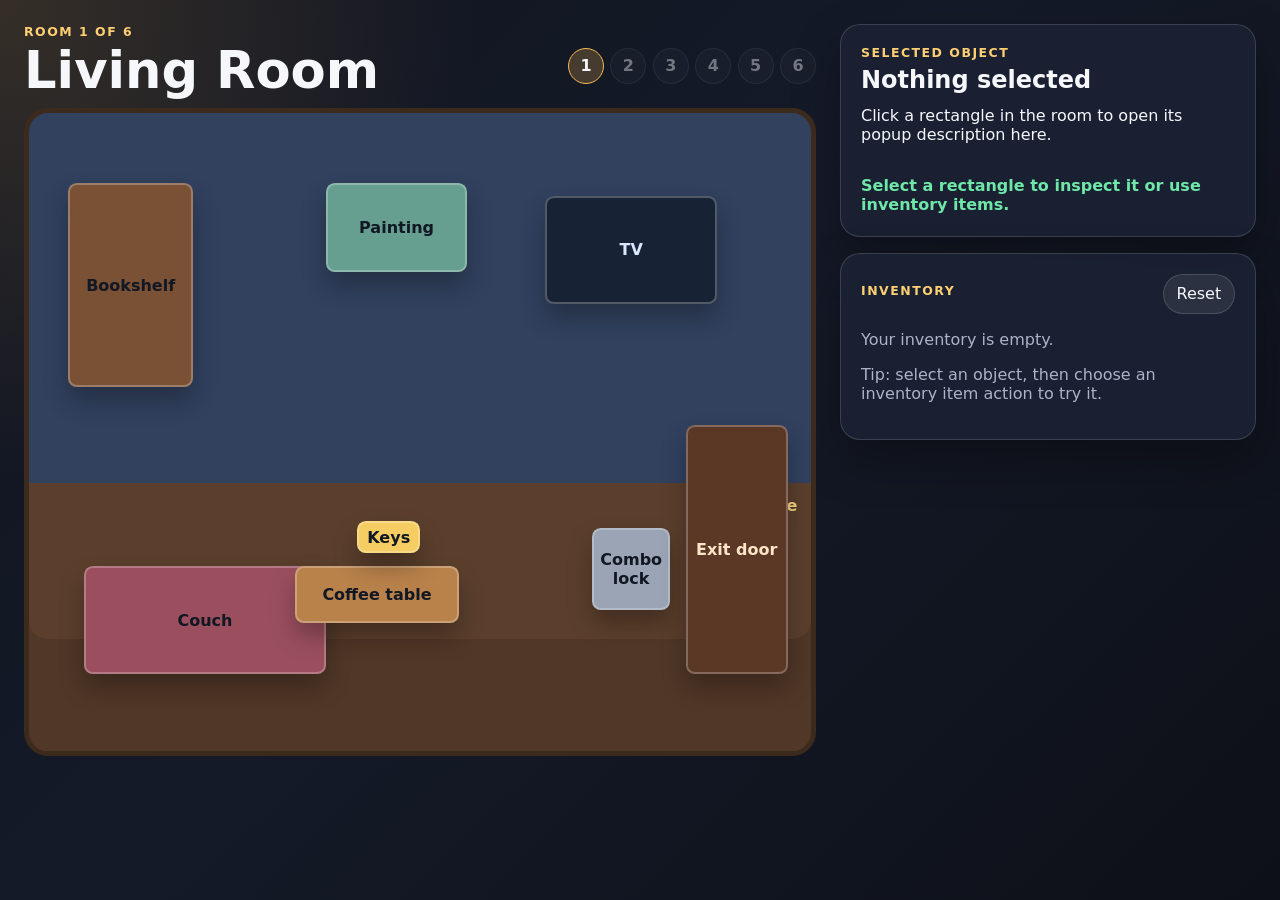
==== room1.html @ 1a234449 "Add escape room prototype" ====
<!doctype html>
<html lang="en">
  <head>
    <meta charset="UTF-8" />
    <meta name="viewport" content="width=device-width, initial-scale=1.0" />
    <title>Room 1 - Living Room</title>
    <link rel="stylesheet" href="styles.css" />
    <script defer src="escape-room.js"></script>
  </head>
  <body data-room="1">
    <main class="game-layout">
      <section class="room-stage" aria-labelledby="room-title">
        <div class="room-header">
          <div>
            <p class="eyebrow">Room 1 of 6</p>
            <h1 id="room-title">Living Room</h1>
          </div>
          <nav class="room-nav" aria-label="Room progression">
            <a class="room-link active" href="room1.html">1</a>
            <a class="room-link locked" href="room2.html" aria-disabled="true">2</a>
            <a class="room-link locked" href="room3.html" aria-disabled="true">3</a>
            <a class="room-link locked" href="room4.html" aria-disabled="true">4</a>
            <a class="room-link locked" href="room5.html" aria-disabled="true">5</a>
            <a class="room-link locked" href="room6.html" aria-disabled="true">6</a>
          </nav>
        </div>

        <div class="room-canvas" aria-label="Clickable living room objects">
          <button class="room-object couch" data-object="couch">Couch</button>
          <button class="room-object tv" data-object="tv">TV</button>
          <button class="room-object coffee-table" data-object="coffeeTable">Coffee table</button>
          <button class="room-object keys" data-object="keys">Keys</button>
          <button class="room-object combination-lock" data-object="combinationLock">Combo lock</button>
          <button class="room-object keyhole" data-object="keyhole">Keyhole</button>
          <button class="room-object bookshelf" data-object="bookshelf">Bookshelf</button>
          <button class="room-object painting" data-object="painting">Painting</button>
          <button class="room-object exit-door" data-object="exitDoor">Exit door</button>
        </div>
      </section>

      <aside class="side-panel" aria-label="Object popup and inventory">
        <section class="popup-card" id="object-panel">
          <p class="eyebrow">Selected object</p>
          <h2 id="object-name">Nothing selected</h2>
          <p id="object-description">Click a rectangle in the room to open its popup description here.</p>
          <div class="action-row" id="object-actions" aria-label="Available actions"></div>
          <div class="status-message" id="status-message" role="status" aria-live="polite"></div>
        </section>

        <section class="inventory-card">
          <div class="panel-heading">
            <p class="eyebrow">Inventory</p>
            <button class="ghost-button" id="reset-progress" type="button">Reset</button>
          </div>
          <div class="inventory-list" id="inventory-list"></div>
          <p class="hint">Tip: select an object, then choose an inventory item action to try it.</p>
        </section>
      </aside>
    </main>
  </body>
</html>
---- styles.css ----
:root {
  color-scheme: dark;
  --bg: #10141f;
  --panel: #1b2233;
  --panel-strong: #252f46;
  --accent: #f7b955;
  --accent-strong: #ffcf73;
  --text: #f5f7fb;
  --muted: #aab3c7;
  --success: #6ee7a8;
  --danger: #ff7a90;
  --line: rgba(255, 255, 255, 0.14);
  font-family:
    Inter, ui-sans-serif, system-ui, -apple-system, BlinkMacSystemFont, "Segoe UI", sans-serif;
}

* {
  box-sizing: border-box;
}

body {
  min-height: 100vh;
  margin: 0;
  background:
    radial-gradient(circle at top left, rgba(247, 185, 85, 0.16), transparent 30rem),
    linear-gradient(135deg, #10141f 0%, #151a28 45%, #0d1018 100%);
  color: var(--text);
}

button,
a {
  font: inherit;
}

.app-shell,
.locked-layout {
  display: grid;
  min-height: 100vh;
  place-items: center;
  padding: 2rem;
}

.intro-card,
.popup-card,
.inventory-card {
  border: 1px solid var(--line);
  border-radius: 1.25rem;
  background: rgba(27, 34, 51, 0.9);
  box-shadow: 0 1.25rem 3rem rgba(0, 0, 0, 0.3);
}

.intro-card {
  max-width: 45rem;
  padding: 2rem;
}

.eyebrow {
  margin: 0 0 0.35rem;
  color: var(--accent-strong);
  font-size: 0.78rem;
  font-weight: 800;
  letter-spacing: 0.12em;
  text-transform: uppercase;
}

h1,
h2,
p {
  margin-top: 0;
}

h1 {
  margin-bottom: 0.75rem;
  font-size: clamp(2rem, 4vw, 3.7rem);
  line-height: 1;
}

h2 {
  margin-bottom: 0.75rem;
}

.primary-link,
.ghost-button,
.action-button,
.inventory-item,
.room-link {
  border: 1px solid transparent;
  border-radius: 999px;
  cursor: pointer;
  text-decoration: none;
  transition:
    transform 150ms ease,
    border-color 150ms ease,
    background 150ms ease;
}

.primary-link {
  display: inline-flex;
  margin-top: 1rem;
  padding: 0.85rem 1.15rem;
  background: var(--accent);
  color: #17110a;
  font-weight: 800;
}

.primary-link:hover,
.action-button:hover,
.inventory-item:hover,
.ghost-button:hover,
.room-link:hover {
  transform: translateY(-1px);
}

.game-layout {
  display: grid;
  grid-template-columns: minmax(38rem, 1fr) minmax(21rem, 26rem);
  gap: 1.5rem;
  min-height: 100vh;
  padding: 1.5rem;
}

.room-stage,
.side-panel {
  min-width: 0;
}

.room-header,
.panel-heading {
  display: flex;
  align-items: center;
  justify-content: space-between;
  gap: 1rem;
}

.room-nav {
  display: flex;
  flex-wrap: wrap;
  gap: 0.4rem;
}

.room-nav-large {
  margin: 1rem 0;
}

.room-link {
  display: grid;
  width: 2.25rem;
  height: 2.25rem;
  place-items: center;
  border-color: var(--line);
  background: rgba(255, 255, 255, 0.06);
  color: var(--text);
  font-weight: 800;
}

.room-link.active,
.room-link.unlocked {
  border-color: var(--accent);
  background: rgba(247, 185, 85, 0.22);
}

.room-link.locked {
  cursor: not-allowed;
  opacity: 0.42;
}

.room-canvas {
  position: relative;
  height: min(72vh, 46rem);
  min-height: 35rem;
  overflow: hidden;
  border: 0.35rem solid #3c2a1d;
  border-radius: 1.5rem;
  background:
    linear-gradient(180deg, #31415e 0 58%, #5b3f2c 58% 100%),
    repeating-linear-gradient(90deg, transparent 0 4rem, rgba(255, 255, 255, 0.04) 4rem 4.1rem);
  box-shadow: inset 0 -7rem 0 rgba(0, 0, 0, 0.12);
}

.room-object {
  position: absolute;
  display: grid;
  place-items: center;
  border: 2px solid rgba(255, 255, 255, 0.25);
  border-radius: 0.55rem;
  background: #7186a8;
  color: #111723;
  cursor: pointer;
  font-weight: 900;
  text-align: center;
  box-shadow: 0 0.85rem 1.5rem rgba(0, 0, 0, 0.28);
}

.room-object:hover,
.room-object.selected {
  outline: 4px solid var(--accent-strong);
  outline-offset: 3px;
}

.couch {
  left: 7%;
  bottom: 12%;
  width: 31%;
  height: 17%;
  background: #9b4f5e;
}

.tv {
  right: 12%;
  top: 13%;
  width: 22%;
  height: 17%;
  background: #182235;
  color: #d9e7ff;
}

.coffee-table {
  left: 34%;
  bottom: 20%;
  width: 21%;
  height: 9%;
  background: #b9824b;
}

.keys {
  left: 42%;
  bottom: 31%;
  width: 8%;
  height: 5%;
  background: #f5cd62;
}

.combination-lock {
  right: 18%;
  bottom: 22%;
  width: 10%;
  height: 13%;
  background: #9aa4b5;
}

.keyhole {
  right: 5%;
  bottom: 34%;
  width: 7%;
  height: 9%;
  background: #151515;
  color: #f4d081;
}

.bookshelf {
  left: 5%;
  top: 11%;
  width: 16%;
  height: 32%;
  background: #7b5136;
}

.painting {
  left: 38%;
  top: 11%;
  width: 18%;
  height: 14%;
  background: #669f8f;
}

.exit-door {
  right: 3%;
  bottom: 12%;
  width: 13%;
  height: 39%;
  background: #5b3725;
  color: #ffe5c7;
}

.side-panel {
  display: grid;
  align-content: start;
  gap: 1rem;
}

.popup-card,
.inventory-card {
  padding: 1.25rem;
}

.action-row,
.inventory-list {
  display: flex;
  flex-wrap: wrap;
  gap: 0.55rem;
  margin-top: 1rem;
}

.action-button,
.inventory-item,
.ghost-button {
  padding: 0.6rem 0.8rem;
  border-color: var(--line);
  background: rgba(255, 255, 255, 0.08);
  color: var(--text);
}

.action-button.primary-action {
  background: rgba(247, 185, 85, 0.18);
  border-color: var(--accent);
}

.inventory-item {
  background: rgba(110, 231, 168, 0.14);
  border-color: rgba(110, 231, 168, 0.35);
}

.empty-inventory,
.hint,
.locked-copy {
  color: var(--muted);
}

.status-message {
  min-height: 2.5rem;
  margin-top: 1rem;
  color: var(--success);
  font-weight: 700;
}

.status-message.error {
  color: var(--danger);
}

.placeholder-room {
  position: relative;
  height: 16rem;
  margin: 1.25rem 0;
  border: 0.25rem solid #3c2a1d;
  border-radius: 1rem;
  background: linear-gradient(180deg, #2d3b54 0 58%, #5b3f2c 58% 100%);
}

.placeholder-object {
  position: absolute;
  display: grid;
  place-items: center;
  border: 2px dashed rgba(255, 255, 255, 0.3);
  border-radius: 0.5rem;
  color: var(--muted);
}

.placeholder-object.large {
  left: 8%;
  bottom: 16%;
  width: 38%;
  height: 22%;
}

.placeholder-object.small {
  left: 52%;
  top: 20%;
  width: 18%;
  height: 16%;
}

.placeholder-object.medium {
  right: 7%;
  bottom: 20%;
  width: 18%;
  height: 30%;
}

@media (max-width: 900px) {
  .game-layout {
    grid-template-columns: 1fr;
  }

  .room-canvas {
    min-height: 30rem;
  }
}
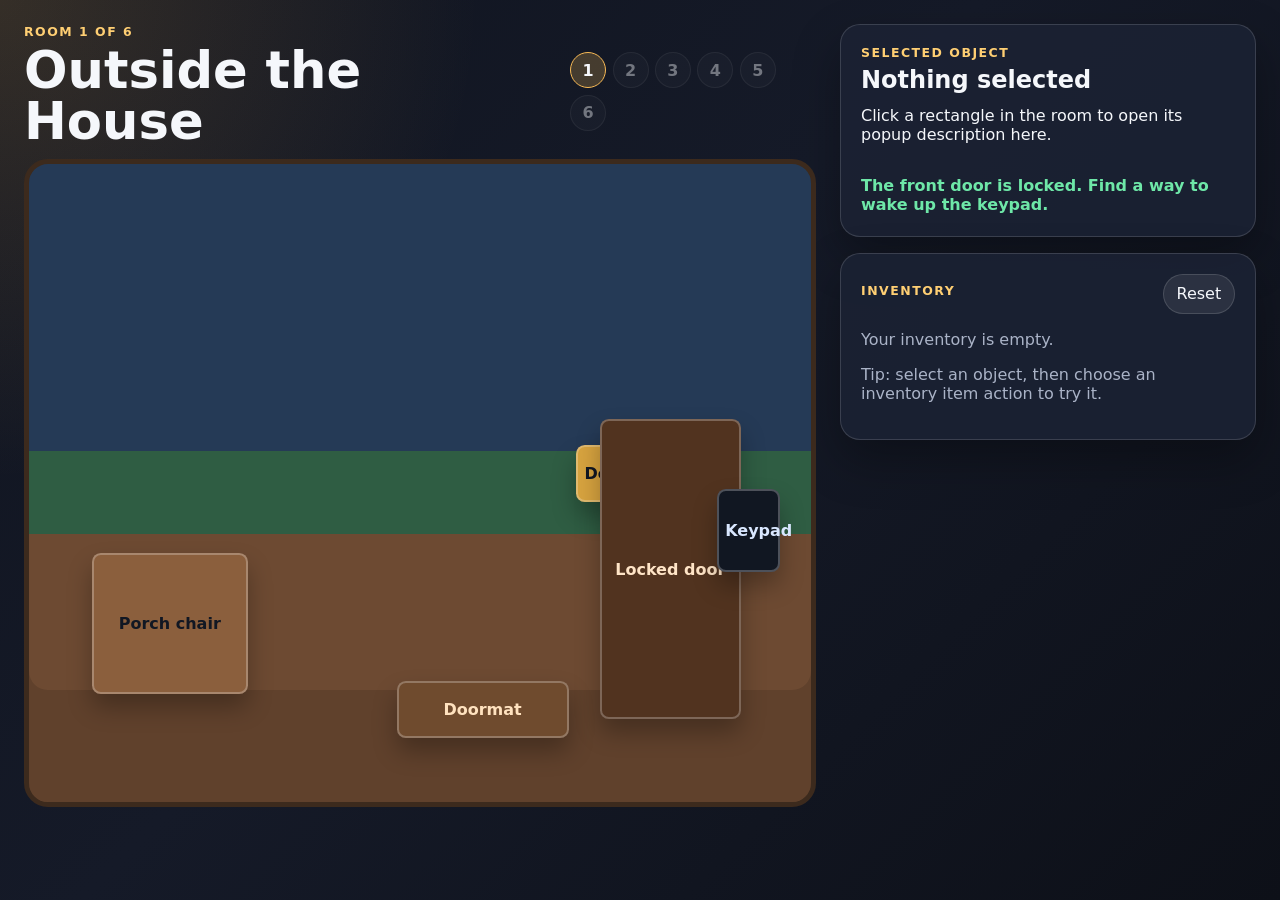
==== commit 77b8d4c3: "Build six-room escape sequence" ====
--- a/room1.html
+++ b/room1.html
@@ -3,7 +3,7 @@
   <head>
     <meta charset="UTF-8" />
     <meta name="viewport" content="width=device-width, initial-scale=1.0" />
-    <title>Room 1 - Living Room</title>
+    <title>Room 1 - Outside the House</title>
     <link rel="stylesheet" href="styles.css" />
     <script defer src="escape-room.js"></script>
   </head>
@@ -13,7 +13,7 @@
         <div class="room-header">
           <div>
             <p class="eyebrow">Room 1 of 6</p>
-            <h1 id="room-title">Living Room</h1>
+            <h1 id="room-title">Outside the House</h1>
           </div>
           <nav class="room-nav" aria-label="Room progression">
             <a class="room-link active" href="room1.html">1</a>
@@ -25,16 +25,12 @@
           </nav>
         </div>
 
-        <div class="room-canvas" aria-label="Clickable living room objects">
-          <button class="room-object couch" data-object="couch">Couch</button>
-          <button class="room-object tv" data-object="tv">TV</button>
-          <button class="room-object coffee-table" data-object="coffeeTable">Coffee table</button>
-          <button class="room-object keys" data-object="keys">Keys</button>
-          <button class="room-object combination-lock" data-object="combinationLock">Combo lock</button>
-          <button class="room-object keyhole" data-object="keyhole">Keyhole</button>
-          <button class="room-object bookshelf" data-object="bookshelf">Bookshelf</button>
-          <button class="room-object painting" data-object="painting">Painting</button>
-          <button class="room-object exit-door" data-object="exitDoor">Exit door</button>
+        <div class="room-canvas room-1-canvas" aria-label="Clickable outside-house objects">
+          <button class="room-object porch-chair" data-object="porchChair">Porch chair</button>
+          <button class="room-object doorbell" data-object="doorbell">Doorbell</button>
+          <button class="room-object doormat" data-object="doormat">Doormat</button>
+          <button class="room-object front-door" data-object="frontDoor">Locked door</button>
+          <button class="room-object outside-keypad" data-object="outsideKeypad">Keypad</button>
         </div>
       </section>
 
--- a/styles.css
+++ b/styles.css
@@ -375,3 +375,301 @@
     min-height: 30rem;
   }
 }
+
+.room-1-canvas {
+  background:
+    linear-gradient(180deg, #253a56 0 45%, #2f5d43 45% 58%, #6d4a32 58% 100%),
+    repeating-linear-gradient(90deg, transparent 0 4rem, rgba(255, 255, 255, 0.04) 4rem 4.1rem);
+}
+
+.room-2-canvas {
+  background: linear-gradient(180deg, #8fb5c7 0 58%, #d8d3c8 58% 100%);
+}
+
+.room-3-canvas {
+  background: linear-gradient(180deg, #6f7f58 0 58%, #6b4a33 58% 100%);
+}
+
+.room-4-canvas {
+  background: linear-gradient(180deg, #31415e 0 58%, #5b3f2c 58% 100%);
+}
+
+.room-5-canvas {
+  background: linear-gradient(180deg, #4d3f67 0 58%, #4a3347 58% 100%);
+}
+
+.room-6-canvas {
+  background: linear-gradient(180deg, #202633 0 58%, #2b2925 58% 100%);
+}
+
+.porch-chair {
+  left: 8%;
+  bottom: 17%;
+  width: 20%;
+  height: 22%;
+  background: #8b5f3d;
+}
+
+.doorbell {
+  right: 22%;
+  bottom: 47%;
+  width: 8%;
+  height: 9%;
+  background: #d7a33f;
+}
+
+.doormat {
+  left: 47%;
+  bottom: 10%;
+  width: 22%;
+  height: 9%;
+  background: #6f4b2e;
+  color: #ffe2bf;
+}
+
+.front-door {
+  right: 9%;
+  bottom: 13%;
+  width: 18%;
+  height: 47%;
+  background: #51331f;
+  color: #ffe5c7;
+}
+
+.outside-keypad {
+  right: 4%;
+  bottom: 36%;
+  width: 8%;
+  height: 13%;
+  background: #111722;
+  color: #d9e7ff;
+}
+
+.towel {
+  left: 9%;
+  top: 12%;
+  width: 16%;
+  height: 15%;
+  background: #f0ede5;
+}
+
+.toothbrush {
+  left: 35%;
+  top: 22%;
+  width: 12%;
+  height: 7%;
+  background: #79d2de;
+}
+
+.toilet-shower {
+  right: 8%;
+  bottom: 15%;
+  width: 25%;
+  height: 34%;
+  background: #e8edf2;
+}
+
+.garbage-can {
+  left: 14%;
+  bottom: 14%;
+  width: 14%;
+  height: 18%;
+  background: #6f7785;
+}
+
+.bathroom-box {
+  left: 29%;
+  bottom: 17%;
+  width: 13%;
+  height: 10%;
+  background: #384154;
+  color: #d9e7ff;
+}
+
+.bathroom-drawer {
+  left: 42%;
+  bottom: 28%;
+  width: 18%;
+  height: 15%;
+  background: #7b6b5a;
+}
+
+.bathroom-door {
+  right: 2%;
+  bottom: 13%;
+  width: 12%;
+  height: 42%;
+  background: #504238;
+  color: #ffe5c7;
+}
+
+.refrigerator {
+  left: 5%;
+  bottom: 13%;
+  width: 20%;
+  height: 47%;
+  background: #dce7ed;
+}
+
+.pots-pans {
+  left: 32%;
+  bottom: 16%;
+  width: 22%;
+  height: 16%;
+  background: #a6aab3;
+}
+
+.microwave {
+  right: 29%;
+  top: 20%;
+  width: 19%;
+  height: 15%;
+  background: #232938;
+  color: #d9e7ff;
+}
+
+.recipe-book {
+  right: 8%;
+  bottom: 25%;
+  width: 18%;
+  height: 11%;
+  background: #d9c58d;
+}
+
+.kitchen-box {
+  left: 43%;
+  bottom: 34%;
+  width: 12%;
+  height: 10%;
+  background: #303744;
+  color: #d9e7ff;
+}
+
+.red-button {
+  right: 13%;
+  bottom: 45%;
+  width: 11%;
+  height: 11%;
+  border-radius: 50%;
+  background: #cc2936;
+  color: #fff5f5;
+}
+
+.living-tv {
+  right: 10%;
+  top: 12%;
+  width: 22%;
+  height: 17%;
+  background: #182235;
+  color: #d9e7ff;
+}
+
+.living-couch {
+  left: 7%;
+  bottom: 12%;
+  width: 31%;
+  height: 17%;
+  background: #9b4f5e;
+}
+
+.living-drawers {
+  right: 11%;
+  bottom: 16%;
+  width: 20%;
+  height: 19%;
+  background: #77543a;
+}
+
+.old-books {
+  left: 7%;
+  top: 12%;
+  width: 22%;
+  height: 20%;
+  background: #7b5136;
+}
+
+.floor-key {
+  left: 53%;
+  bottom: 18%;
+  width: 10%;
+  height: 6%;
+  background: #f5cd62;
+}
+
+.living-door {
+  right: 2%;
+  bottom: 12%;
+  width: 11%;
+  height: 40%;
+  background: #5b3725;
+  color: #ffe5c7;
+}
+
+.nightstand {
+  left: 9%;
+  bottom: 16%;
+  width: 17%;
+  height: 18%;
+  background: #7a563b;
+}
+
+.computer {
+  right: 10%;
+  bottom: 21%;
+  width: 22%;
+  height: 20%;
+  background: #162033;
+  color: #d9e7ff;
+}
+
+.bed {
+  left: 32%;
+  bottom: 13%;
+  width: 30%;
+  height: 24%;
+  background: #8f6aa6;
+}
+
+.alarm-clock {
+  left: 18%;
+  bottom: 38%;
+  width: 12%;
+  height: 8%;
+  background: #111722;
+  color: #ffcf73;
+}
+
+.lamp {
+  left: 5%;
+  top: 13%;
+  width: 14%;
+  height: 24%;
+  background: #f4d081;
+}
+
+.keyholes {
+  left: 23%;
+  top: 25%;
+  width: 54%;
+  height: 18%;
+  background: #111722;
+  color: #f4d081;
+}
+
+.basement-door {
+  right: 8%;
+  bottom: 12%;
+  width: 18%;
+  height: 42%;
+  background: #36312b;
+  color: #d7c3a1;
+}
+
+.wall-markings {
+  left: 8%;
+  top: 13%;
+  width: 18%;
+  height: 13%;
+  background: #4f5663;
+  color: #ffcf73;
+}
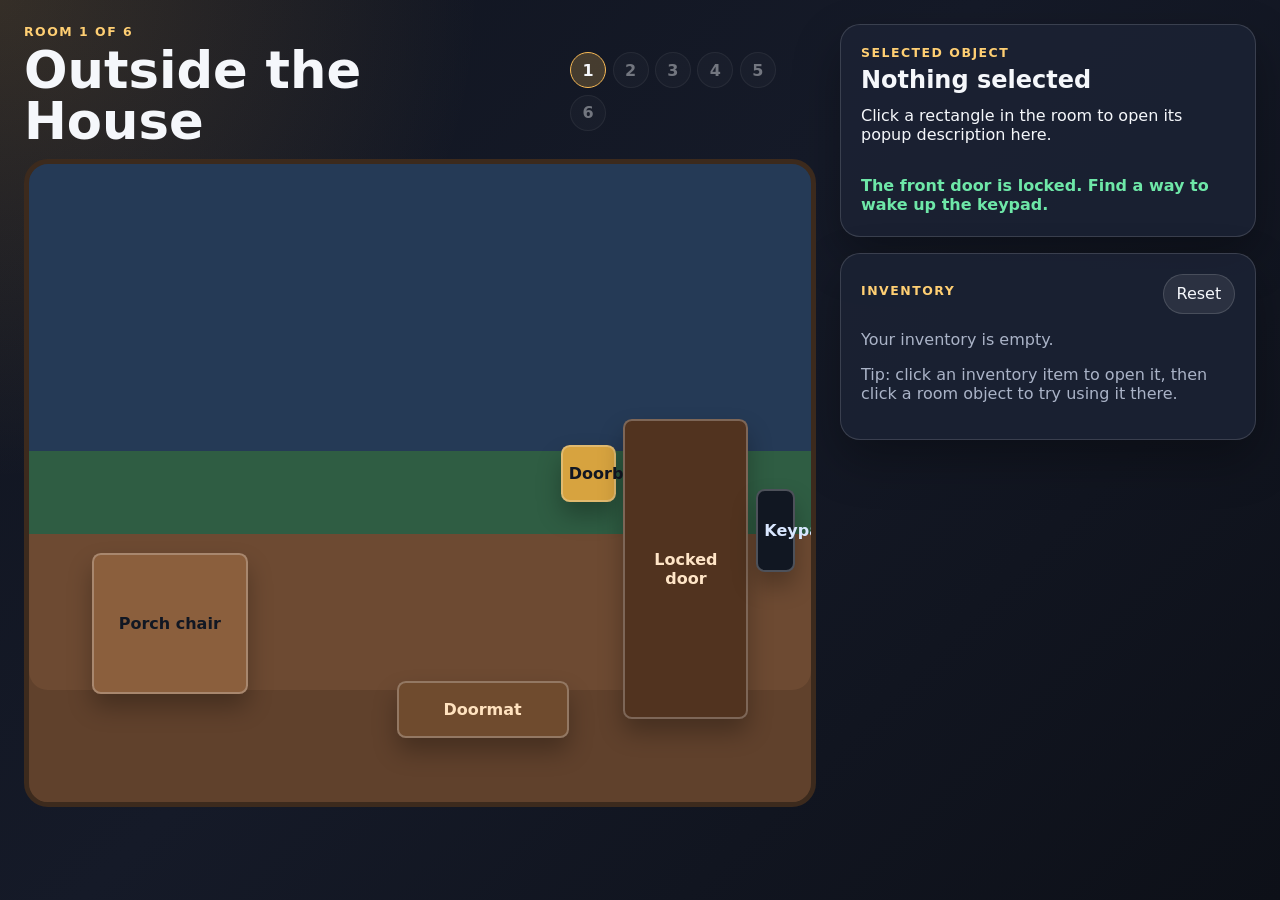
==== commit 85e01641: "Improve inventory interactions and hidden objects" ====
--- a/room1.html
+++ b/room1.html
@@ -49,7 +49,7 @@
             <button class="ghost-button" id="reset-progress" type="button">Reset</button>
           </div>
           <div class="inventory-list" id="inventory-list"></div>
-          <p class="hint">Tip: select an object, then choose an inventory item action to try it.</p>
+          <p class="hint">Tip: click an inventory item to open it, then click a room object to try using it there.</p>
         </section>
       </aside>
     </main>
--- a/styles.css
+++ b/styles.css
@@ -411,9 +411,9 @@
 }
 
 .doorbell {
-  right: 22%;
+  right: 25%;
   bottom: 47%;
-  width: 8%;
+  width: 7%;
   height: 9%;
   background: #d7a33f;
 }
@@ -428,18 +428,18 @@
 }
 
 .front-door {
-  right: 9%;
+  right: 8%;
   bottom: 13%;
-  width: 18%;
+  width: 16%;
   height: 47%;
   background: #51331f;
   color: #ffe5c7;
 }
 
 .outside-keypad {
-  right: 4%;
+  right: 2%;
   bottom: 36%;
-  width: 8%;
+  width: 5%;
   height: 13%;
   background: #111722;
   color: #d9e7ff;
@@ -462,9 +462,9 @@
 }
 
 .toilet-shower {
-  right: 8%;
+  right: 18%;
   bottom: 15%;
-  width: 25%;
+  width: 22%;
   height: 34%;
   background: #e8edf2;
 }
@@ -497,7 +497,7 @@
 .bathroom-door {
   right: 2%;
   bottom: 13%;
-  width: 12%;
+  width: 11%;
   height: 42%;
   background: #504238;
   color: #ffe5c7;
@@ -556,9 +556,9 @@
 }
 
 .living-tv {
-  right: 10%;
+  right: 13%;
   top: 12%;
-  width: 22%;
+  width: 20%;
   height: 17%;
   background: #182235;
   color: #d9e7ff;
@@ -573,9 +573,9 @@
 }
 
 .living-drawers {
-  right: 11%;
+  right: 17%;
   bottom: 16%;
-  width: 20%;
+  width: 18%;
   height: 19%;
   background: #77543a;
 }
@@ -599,7 +599,7 @@
 .living-door {
   right: 2%;
   bottom: 12%;
-  width: 11%;
+  width: 10%;
   height: 40%;
   background: #5b3725;
   color: #ffe5c7;
@@ -666,10 +666,39 @@
 }
 
 .wall-markings {
-  left: 8%;
-  top: 13%;
-  width: 18%;
+  left: 6%;
+  top: 10%;
+  width: 15%;
   height: 13%;
   background: #4f5663;
   color: #ffcf73;
 }
+
+.hidden {
+  display: none !important;
+}
+
+.input-action {
+  display: flex;
+  flex: 1 1 100%;
+  gap: 0.5rem;
+}
+
+.input-action input {
+  min-width: 0;
+  flex: 1;
+  border: 1px solid var(--line);
+  border-radius: 999px;
+  padding: 0.6rem 0.8rem;
+  background: rgba(255, 255, 255, 0.08);
+  color: var(--text);
+}
+
+.inventory-inspector {
+  border-color: rgba(247, 185, 85, 0.45);
+}
+
+.inventory-item.selected {
+  border-color: var(--accent);
+  background: rgba(247, 185, 85, 0.22);
+}
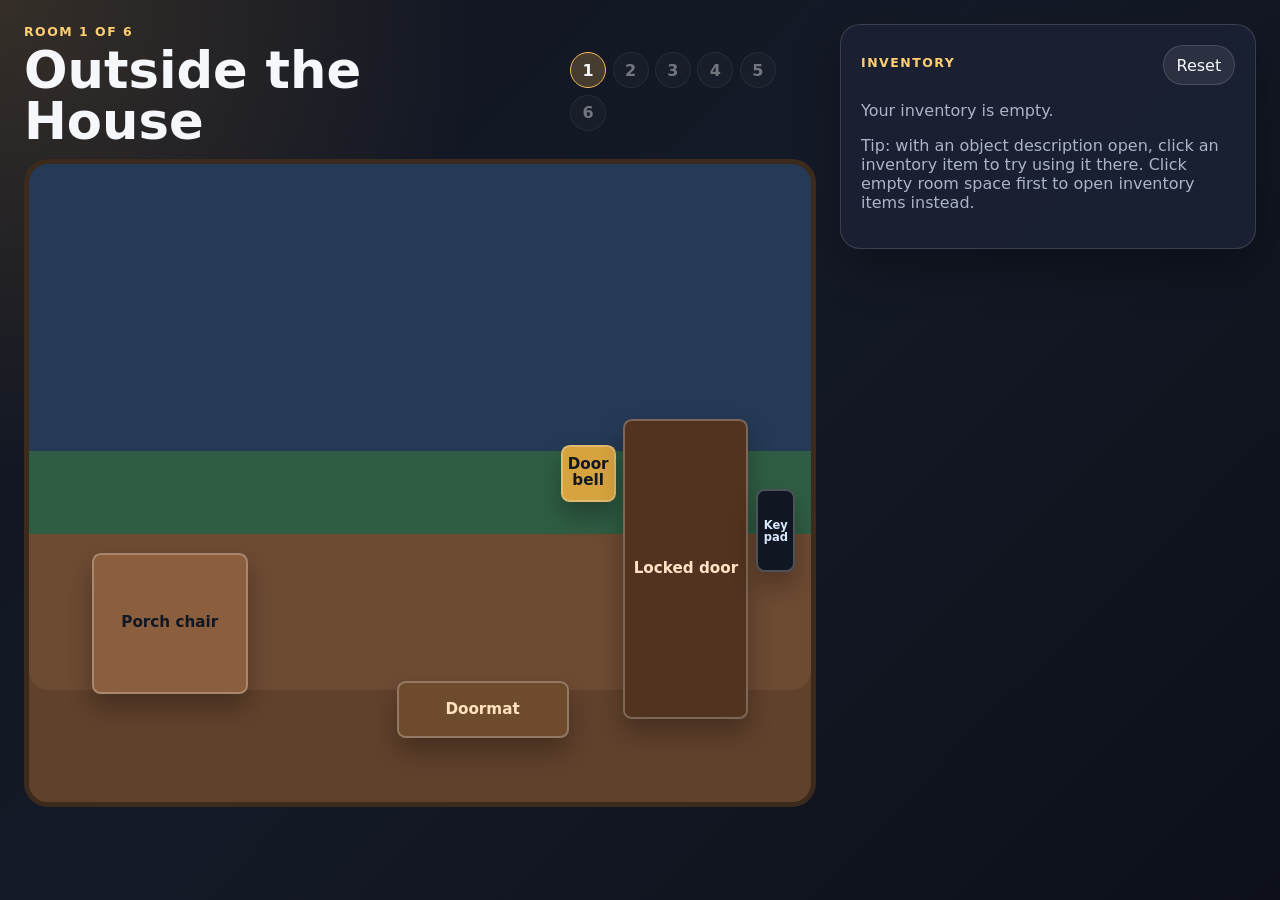
==== commit 8a5b2612: "Refine object panel interactions" ====
--- a/room1.html
+++ b/room1.html
@@ -35,7 +35,7 @@
       </section>
 
       <aside class="side-panel" aria-label="Object popup and inventory">
-        <section class="popup-card" id="object-panel">
+        <section class="popup-card hidden" id="object-panel">
           <p class="eyebrow">Selected object</p>
           <h2 id="object-name">Nothing selected</h2>
           <p id="object-description">Click a rectangle in the room to open its popup description here.</p>
@@ -49,7 +49,7 @@
             <button class="ghost-button" id="reset-progress" type="button">Reset</button>
           </div>
           <div class="inventory-list" id="inventory-list"></div>
-          <p class="hint">Tip: click an inventory item to open it, then click a room object to try using it there.</p>
+          <p class="hint">Tip: with an object description open, click an inventory item to try using it there. Click empty room space first to open inventory items instead.</p>
         </section>
       </aside>
     </main>
--- a/styles.css
+++ b/styles.css
@@ -186,7 +186,13 @@
   background: #7186a8;
   color: #111723;
   cursor: pointer;
+  font-size: clamp(0.58rem, 1.25vw, 0.95rem);
   font-weight: 900;
+  hyphens: auto;
+  line-height: 1.05;
+  overflow: hidden;
+  overflow-wrap: anywhere;
+  padding: 0.25rem;
   text-align: center;
   box-shadow: 0 0.85rem 1.5rem rgba(0, 0, 0, 0.28);
 }
@@ -442,6 +448,7 @@
   width: 5%;
   height: 13%;
   background: #111722;
+  font-size: clamp(0.5rem, 0.9vw, 0.72rem);
   color: #d9e7ff;
 }
 
@@ -694,8 +701,9 @@
   color: var(--text);
 }
 
-.inventory-inspector {
-  border-color: rgba(247, 185, 85, 0.45);
+ .action-note {
+  flex-basis: 100%;
+  margin: 0.2rem 0 0;
 }
 
 .inventory-item.selected {
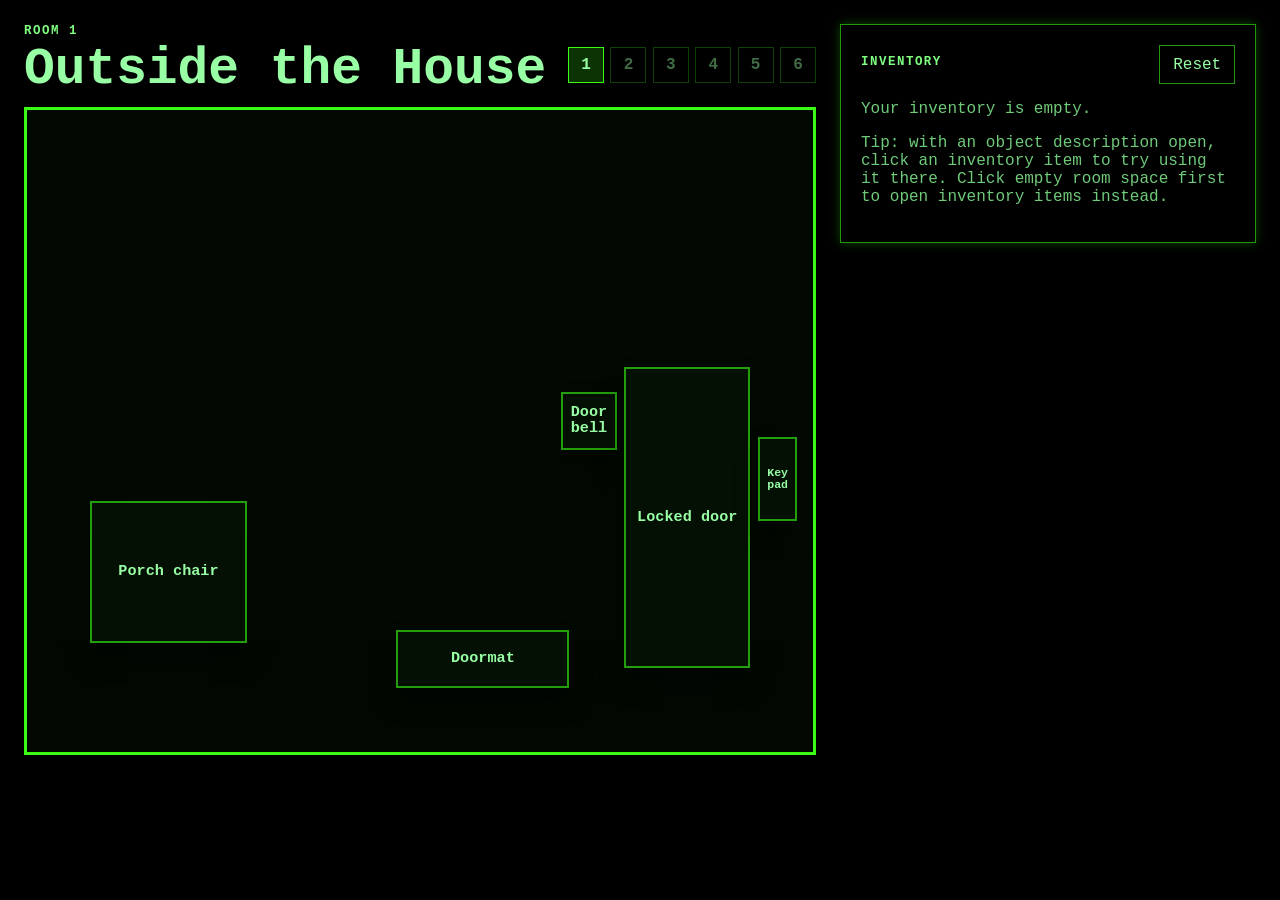
==== commit a8256074: "Fix inventory interactions across rooms and hide total room count" ====
--- a/room1.html
+++ b/room1.html
@@ -12,7 +12,7 @@
       <section class="room-stage" aria-labelledby="room-title">
         <div class="room-header">
           <div>
-            <p class="eyebrow">Room 1 of 6</p>
+            <p class="eyebrow">Room 1</p>
             <h1 id="room-title">Outside the House</h1>
           </div>
           <nav class="room-nav" aria-label="Room progression">
--- a/styles.css
+++ b/styles.css
@@ -1,17 +1,16 @@
 :root {
   color-scheme: dark;
-  --bg: #10141f;
-  --panel: #1b2233;
-  --panel-strong: #252f46;
-  --accent: #f7b955;
-  --accent-strong: #ffcf73;
-  --text: #f5f7fb;
-  --muted: #aab3c7;
+  --bg: #000000;
+  --panel: #030a03;
+  --panel-strong: #061106;
+  --accent: #39ff14;
+  --accent-strong: #7fff7f;
+  --text: #98ffa5;
+  --muted: #6fca7a;
   --success: #6ee7a8;
-  --danger: #ff7a90;
-  --line: rgba(255, 255, 255, 0.14);
-  font-family:
-    Inter, ui-sans-serif, system-ui, -apple-system, BlinkMacSystemFont, "Segoe UI", sans-serif;
+  --danger: #39ff14;
+  --line: rgba(57, 255, 20, 0.6);
+  font-family: "Space Mono", "IBM Plex Mono", "Courier New", ui-monospace, monospace;
 }
 
 * {
@@ -21,9 +20,7 @@
 body {
   min-height: 100vh;
   margin: 0;
-  background:
-    radial-gradient(circle at top left, rgba(247, 185, 85, 0.16), transparent 30rem),
-    linear-gradient(135deg, #10141f 0%, #151a28 45%, #0d1018 100%);
+  background: #000;
   color: var(--text);
 }
 
@@ -44,8 +41,8 @@
 .popup-card,
 .inventory-card {
   border: 1px solid var(--line);
-  border-radius: 1.25rem;
-  background: rgba(27, 34, 51, 0.9);
+  border-radius: 0;
+  background: rgba(0, 0, 0, 0.92);
   box-shadow: 0 1.25rem 3rem rgba(0, 0, 0, 0.3);
 }
 
@@ -85,7 +82,7 @@
 .inventory-item,
 .room-link {
   border: 1px solid transparent;
-  border-radius: 999px;
+  border-radius: 0;
   cursor: pointer;
   text-decoration: none;
   transition:
@@ -94,12 +91,19 @@
     background 150ms ease;
 }
 
+.intro-card,
+.popup-card,
+.inventory-card,
+.room-canvas {
+  box-shadow: 0 0 0.6rem rgba(57, 255, 20, 0.28);
+}
+
 .primary-link {
   display: inline-flex;
   margin-top: 1rem;
   padding: 0.85rem 1.15rem;
-  background: var(--accent);
-  color: #17110a;
+  background: rgba(57, 255, 20, 0.95);
+  color: #001500;
   font-weight: 800;
 }
 
@@ -148,7 +152,7 @@
   height: 2.25rem;
   place-items: center;
   border-color: var(--line);
-  background: rgba(255, 255, 255, 0.06);
+  background: rgba(0, 0, 0, 0.75);
   color: var(--text);
   font-weight: 800;
 }
@@ -156,7 +160,7 @@
 .room-link.active,
 .room-link.unlocked {
   border-color: var(--accent);
-  background: rgba(247, 185, 85, 0.22);
+  background: rgba(57, 255, 20, 0.2);
 }
 
 .room-link.locked {
@@ -169,11 +173,9 @@
   height: min(72vh, 46rem);
   min-height: 35rem;
   overflow: hidden;
-  border: 0.35rem solid #3c2a1d;
-  border-radius: 1.5rem;
-  background:
-    linear-gradient(180deg, #31415e 0 58%, #5b3f2c 58% 100%),
-    repeating-linear-gradient(90deg, transparent 0 4rem, rgba(255, 255, 255, 0.04) 4rem 4.1rem);
+  border: 0.2rem solid var(--accent);
+  border-radius: 0;
+  background: #020802;
   box-shadow: inset 0 -7rem 0 rgba(0, 0, 0, 0.12);
 }
 
@@ -181,10 +183,10 @@
   position: absolute;
   display: grid;
   place-items: center;
-  border: 2px solid rgba(255, 255, 255, 0.25);
-  border-radius: 0.55rem;
+  border: 2px solid var(--line);
+  border-radius: 0;
   background: #7186a8;
-  color: #111723;
+  color: var(--text);
   cursor: pointer;
   font-size: clamp(0.58rem, 1.25vw, 0.95rem);
   font-weight: 900;
@@ -199,7 +201,7 @@
 
 .room-object:hover,
 .room-object.selected {
-  outline: 4px solid var(--accent-strong);
+  outline: 2px solid var(--accent-strong);
   outline-offset: 3px;
 }
 
@@ -302,18 +304,18 @@
 .ghost-button {
   padding: 0.6rem 0.8rem;
   border-color: var(--line);
-  background: rgba(255, 255, 255, 0.08);
+  background: rgba(0, 0, 0, 0.8);
   color: var(--text);
 }
 
 .action-button.primary-action {
-  background: rgba(247, 185, 85, 0.18);
+  background: rgba(57, 255, 20, 0.18);
   border-color: var(--accent);
 }
 
 .inventory-item {
-  background: rgba(110, 231, 168, 0.14);
-  border-color: rgba(110, 231, 168, 0.35);
+  background: rgba(57, 255, 20, 0.12);
+  border-color: var(--line);
 }
 
 .empty-inventory,
@@ -338,7 +340,7 @@
   height: 16rem;
   margin: 1.25rem 0;
   border: 0.25rem solid #3c2a1d;
-  border-radius: 1rem;
+  border-radius: 0;
   background: linear-gradient(180deg, #2d3b54 0 58%, #5b3f2c 58% 100%);
 }
 
@@ -347,7 +349,7 @@
   display: grid;
   place-items: center;
   border: 2px dashed rgba(255, 255, 255, 0.3);
-  border-radius: 0.5rem;
+  border-radius: 0;
   color: var(--muted);
 }
 
@@ -383,29 +385,27 @@
 }
 
 .room-1-canvas {
-  background:
-    linear-gradient(180deg, #253a56 0 45%, #2f5d43 45% 58%, #6d4a32 58% 100%),
-    repeating-linear-gradient(90deg, transparent 0 4rem, rgba(255, 255, 255, 0.04) 4rem 4.1rem);
+  background: #020802;
 }
 
 .room-2-canvas {
-  background: linear-gradient(180deg, #8fb5c7 0 58%, #d8d3c8 58% 100%);
+  background: #020802;
 }
 
 .room-3-canvas {
-  background: linear-gradient(180deg, #6f7f58 0 58%, #6b4a33 58% 100%);
+  background: #020802;
 }
 
 .room-4-canvas {
-  background: linear-gradient(180deg, #31415e 0 58%, #5b3f2c 58% 100%);
+  background: #020802;
 }
 
 .room-5-canvas {
-  background: linear-gradient(180deg, #4d3f67 0 58%, #4a3347 58% 100%);
+  background: #020802;
 }
 
 .room-6-canvas {
-  background: linear-gradient(180deg, #202633 0 58%, #2b2925 58% 100%);
+  background: #020802;
 }
 
 .porch-chair {
@@ -557,7 +557,7 @@
   bottom: 45%;
   width: 11%;
   height: 11%;
-  border-radius: 50%;
+  border-radius: 0;
   background: #cc2936;
   color: #fff5f5;
 }
@@ -695,9 +695,9 @@
   min-width: 0;
   flex: 1;
   border: 1px solid var(--line);
-  border-radius: 999px;
+  border-radius: 0;
   padding: 0.6rem 0.8rem;
-  background: rgba(255, 255, 255, 0.08);
+  background: rgba(0, 0, 0, 0.8);
   color: var(--text);
 }
 
@@ -708,5 +708,20 @@
 
 .inventory-item.selected {
   border-color: var(--accent);
-  background: rgba(247, 185, 85, 0.22);
-}
+  background: rgba(57, 255, 20, 0.2);
+}
+
+
+/* Theme simplification: green + black only */
+.room-object,
+.placeholder-room,
+.placeholder-object {
+  background: #031003 !important;
+  color: #98ffa5 !important;
+  border-color: rgba(57, 255, 20, 0.6) !important;
+}
+
+.room-object:hover,
+.room-object.selected {
+  background: #062006 !important;
+}
